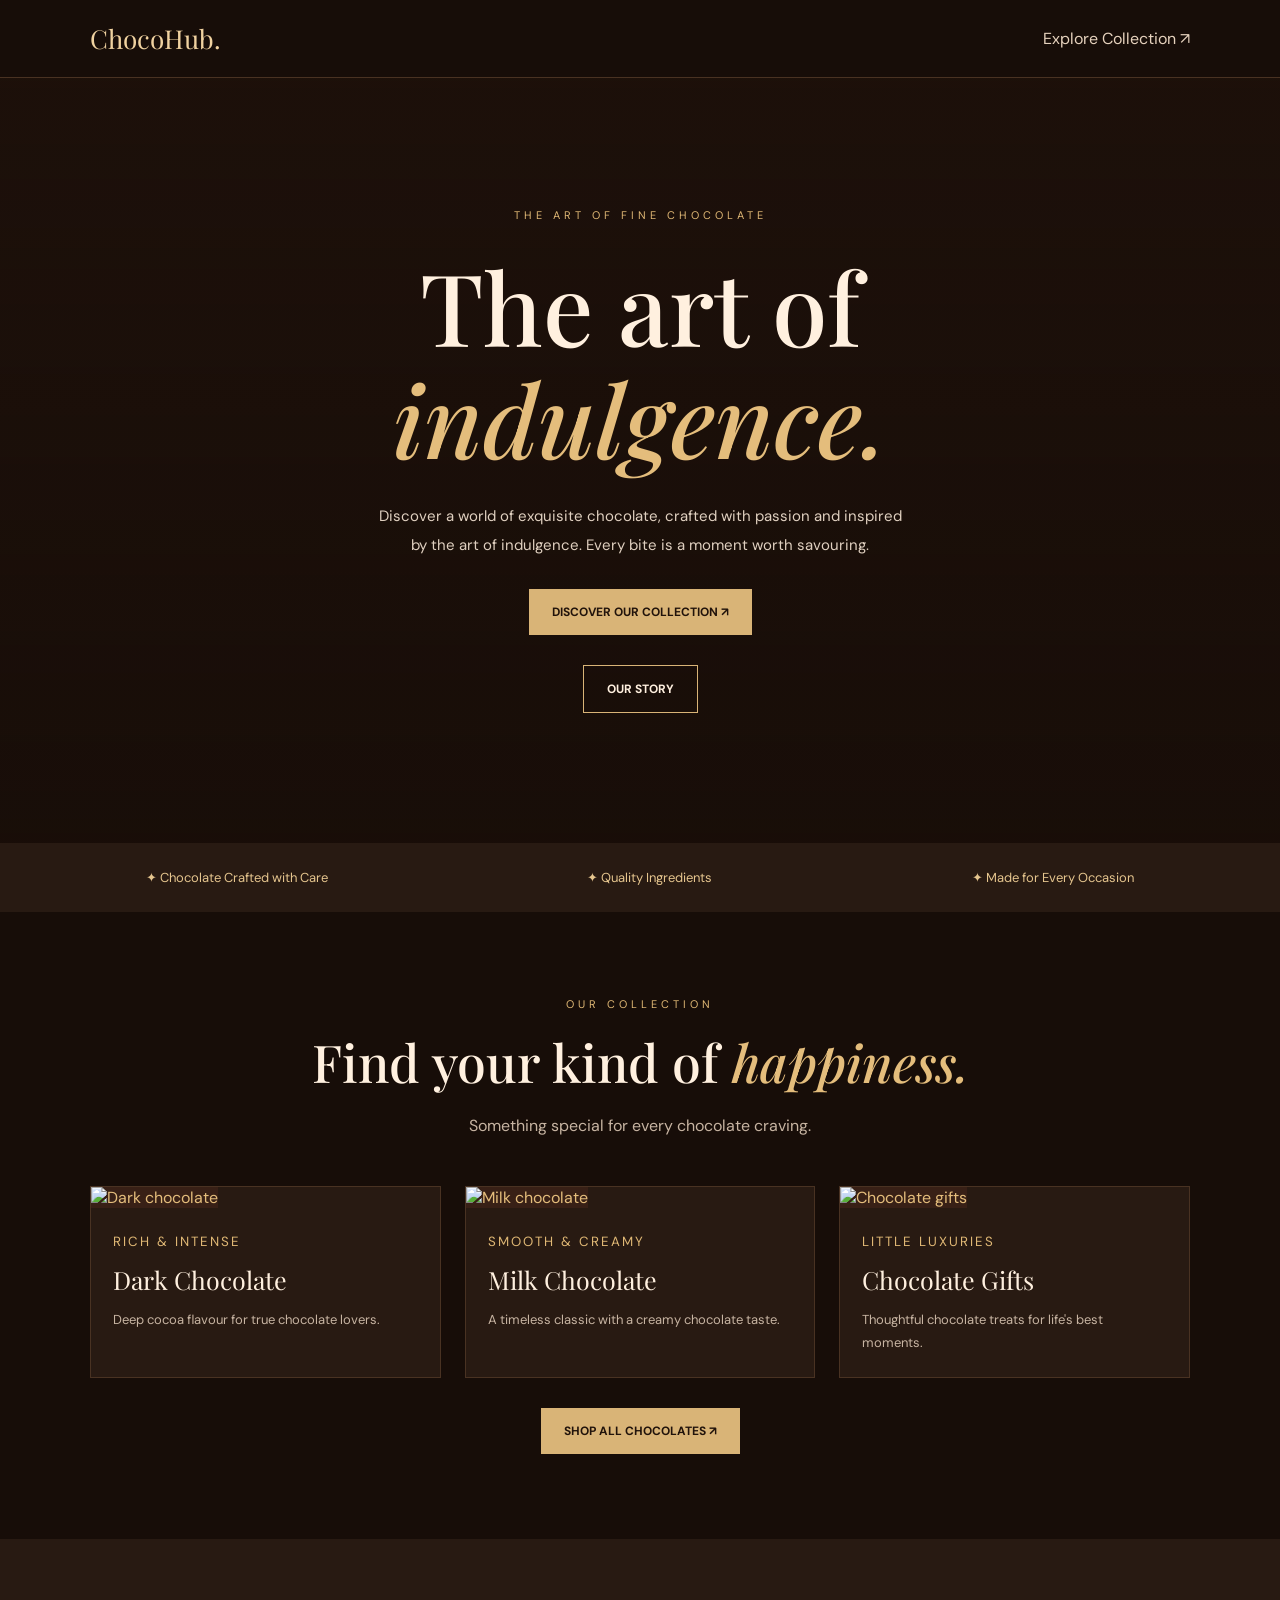
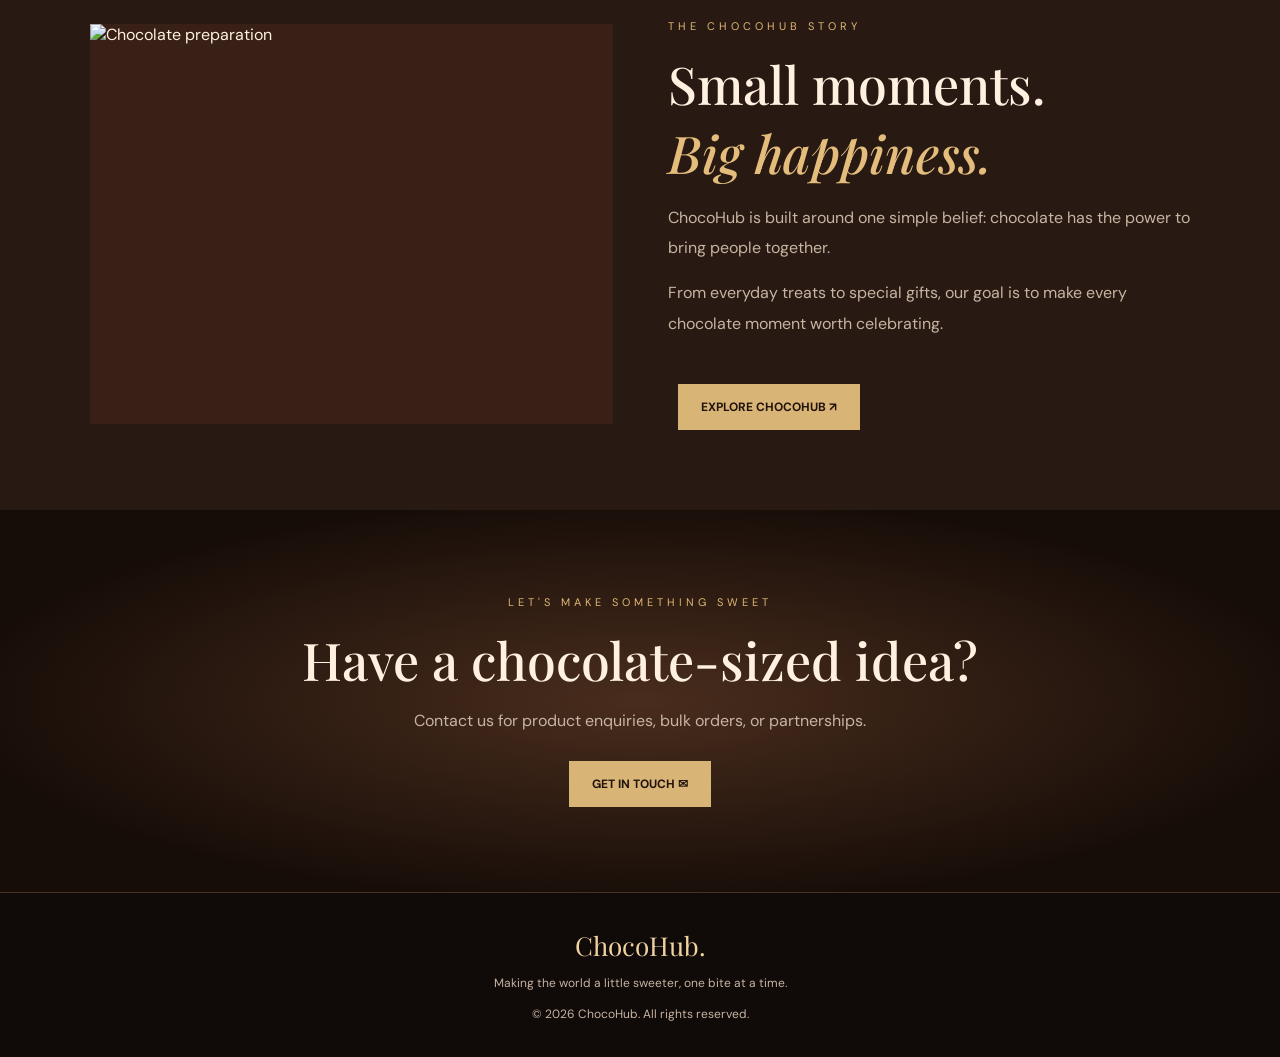
==== index.html @ d2ad532e "added home and products page" ====
<!DOCTYPE html>
<html lang="en">
<head>
<meta charset="UTF-8">
<meta name="viewport" content="width=device-width, initial-scale=1.0">
<title>ChocoHub | Luxury Chocolate</title>

<link href="https://fonts.googleapis.com/css2?family=Playfair+Display:ital,wght@0,500;0,700;1,500&family=DM+Sans:wght@400;500;700&display=swap" rel="stylesheet">

<style>
*{box-sizing:border-box;margin:0;padding:0}
html{scroll-behavior:smooth}
body{background:#170d08;color:#fff0df;font-family:'DM Sans',sans-serif}
a{text-decoration:none;color:inherit}

nav{
height:78px;padding:0 7%;
display:flex;align-items:center;
justify-content:space-between;
background:#170d08;border-bottom:1px solid #493222
}

.logo{font-family:'Playfair Display',serif;font-size:26px;color:#f0d2a0}
nav a{color:#e6d2bd}

.hero{
min-height:85vh;display:flex;flex-direction:column;
justify-content:center;align-items:center;
text-align:center;padding:65px 20px;
position:relative;overflow:hidden;background:#21130c
}

.hero:before{
content:"";position:absolute;inset:0;
background:linear-gradient(#170d086b,#170d08d9),
url('https://images.unsplash.com/photo-1548907040-4d42bfc2f0c9?auto=format&fit=crop&w=1800&q=85') center/cover;
animation:zoom 16s ease-out both;z-index:0
}

.hero>*{position:relative;z-index:1}

@keyframes zoom{
from{transform:scale(1.12)}
to{transform:scale(1)}
}

.eyebrow{color:#e0b875;letter-spacing:4px;font-size:11px}

h1{
font:500 clamp(48px,8vw,100px)/1.12 'Playfair Display',serif;
margin:28px 0
}

h1 em{display:block;color:#e4bd7c}

.hero p{
max-width:530px;color:#e0d0c0;
line-height:1.9;font-size:15px
}

.btn{
display:inline-block;margin:30px 10px 0;
padding:15px 23px;background:#d9b477;
color:#21130b;font-size:12px;font-weight:bold;
transition:.3s
}

.btn:hover{background:#fff0cf;transform:translateY(-3px)}

.btn-outline{
background:transparent;color:#fff0df;
border:1px solid #d9b477
}

.features{
display:flex;justify-content:space-around;
gap:20px;flex-wrap:wrap;padding:26px;
background:#281a12;color:#e5c58e;font-size:13px
}

section.collection{padding:85px 7%;text-align:center}

h2{
font:500 clamp(32px,5vw,52px) 'Playfair Display',serif;
margin:16px 0
}

h2 span{color:#e4bd7c;font-style:italic}

.intro{color:#c7b4a2;line-height:1.8}

.grid{
display:grid;grid-template-columns:repeat(3,minmax(0,1fr));
gap:24px;margin-top:45px;text-align:left
}

.card{
background:#281a12;border:1px solid #493222;
transition:.3s;overflow:hidden
}

.card:hover{transform:translateY(-7px);border-color:#d9b477}

.card img{
width:100%;height:260px;object-fit:cover;
background:#382016;color:#e4bd7c
}

.card div{padding:22px}
.card small{color:#e0b875;letter-spacing:2px}
.card h3{font:25px 'Playfair Display',serif;margin:12px 0}
.card p{font-size:13px;color:#c7b4a2;line-height:1.8}

.card-link{display:block}
.card-link:hover h3{color:#e4bd7c}

.about{
display:grid;grid-template-columns:1fr 1fr;
align-items:center;gap:55px;padding:80px 7%;
background:#281a12
}

.about img{
width:100%;height:400px;object-fit:cover;
background:#382016
}

.about p{color:#c7b4a2;line-height:1.9;margin:15px 0}

.contact{
text-align:center;padding:85px 20px;
background:radial-gradient(ellipse,#492d1d,#170d08 75%)
}

.contact p{color:#c7b4a2;margin-top:15px}

footer{
text-align:center;padding:35px 15px;
background:#100a08;color:#c7b4a2;
font-size:12px;border-top:1px solid #493222
}

footer .logo{display:block;margin-bottom:12px}

@media(max-width:700px){
nav{padding:0 5%;height:68px}
nav .navlink{font-size:12px}
.grid{grid-template-columns:1fr;max-width:420px;margin:35px auto}
.about{grid-template-columns:1fr;padding:55px 6%}
.about img{height:280px}
.hero{min-height:78vh}
.features{flex-direction:column;padding:25px 7%}
section.collection{padding:65px 6%}
}
</style>
</head>

<body>

<nav>
<a class="logo" href="index.html">ChocoHub<span>.</span></a>
<a class="navlink" href="products.html">Explore Collection ↗</a>
</nav>

<main>

<section class="hero" id="home">
<div class="eyebrow">THE ART OF FINE CHOCOLATE</div>

<h1>The art of <em>indulgence.</em></h1>

<p>
Discover a world of exquisite chocolate, crafted with passion
and inspired by the art of indulgence. Every bite is a moment
worth savouring.
</p>

<a class="btn" href="products.html">DISCOVER OUR COLLECTION ↗</a>
<a class="btn btn-outline" href="#about">OUR STORY</a>
</section>

<section class="features">
<div>✦ Chocolate Crafted with Care</div>
<div>✦ Quality Ingredients</div>
<div>✦ Made for Every Occasion</div>
</section>

<section class="collection" id="collection">

<div class="eyebrow">OUR COLLECTION</div>

<h2>Find your kind of <span>happiness.</span></h2>

<p class="intro">Something special for every chocolate craving.</p>

<div class="grid">

<a class="card card-link" href="products.html">
<img src="https://images.unsplash.com/photo-1606313564200-e75d5e30476c?auto=format&fit=crop&w=700&q=80" alt="Dark chocolate">
<div>
<small>RICH & INTENSE</small>
<h3>Dark Chocolate</h3>
<p>Deep cocoa flavour for true chocolate lovers.</p>
</div>
</a>

<a class="card card-link" href="products.html">
<img src="https://images.unsplash.com/photo-1481391319762-47dff72954d9?auto=format&fit=crop&w=700&q=80" alt="Milk chocolate">
<div>
<small>SMOOTH & CREAMY</small>
<h3>Milk Chocolate</h3>
<p>A timeless classic with a creamy chocolate taste.</p>
</div>
</a>

<a class="card card-link" href="products.html">
<img src="https://images.unsplash.com/photo-1549007994-cb92caebd54b?auto=format&fit=crop&w=700&q=80" alt="Chocolate gifts">
<div>
<small>LITTLE LUXURIES</small>
<h3>Chocolate Gifts</h3>
<p>Thoughtful chocolate treats for life's best moments.</p>
</div>
</a>

</div>

<a class="btn" href="products.html">SHOP ALL CHOCOLATES ↗</a>

</section>

<section class="about" id="about">

<img src="https://images.unsplash.com/photo-1575377427642-087cf684f29d?auto=format&fit=crop&w=1000&q=85" alt="Chocolate preparation">

<div>
<div class="eyebrow">THE CHOCOHUB STORY</div>

<h2>Small moments.<br><span>Big happiness.</span></h2>

<p>
ChocoHub is built around one simple belief:
chocolate has the power to bring people together.
</p>

<p>
From everyday treats to special gifts, our goal is
to make every chocolate moment worth celebrating.
</p>

<a class="btn" href="products.html">EXPLORE CHOCOHUB ↗</a>
</div>

</section>

<section class="contact" id="contact">

<div class="eyebrow">LET'S MAKE SOMETHING SWEET</div>

<h2>Have a chocolate-sized idea?</h2>

<p>Contact us for product enquiries, bulk orders, or partnerships.</p>

<a class="btn" href="mailto:hello@chocohub.com?subject=ChocoHub%20Enquiry">
GET IN TOUCH ✉
</a>

</section>

</main>

<footer>
<a class="logo" href="index.html">ChocoHub.</a>
<p>Making the world a little sweeter, one bite at a time.</p>
<p style="margin-top:15px">
© <span id="year"></span> ChocoHub. All rights reserved.
</p>
</footer>

<script>
document.getElementById('year').textContent = new Date().getFullYear();
</script>

</body>
</html>
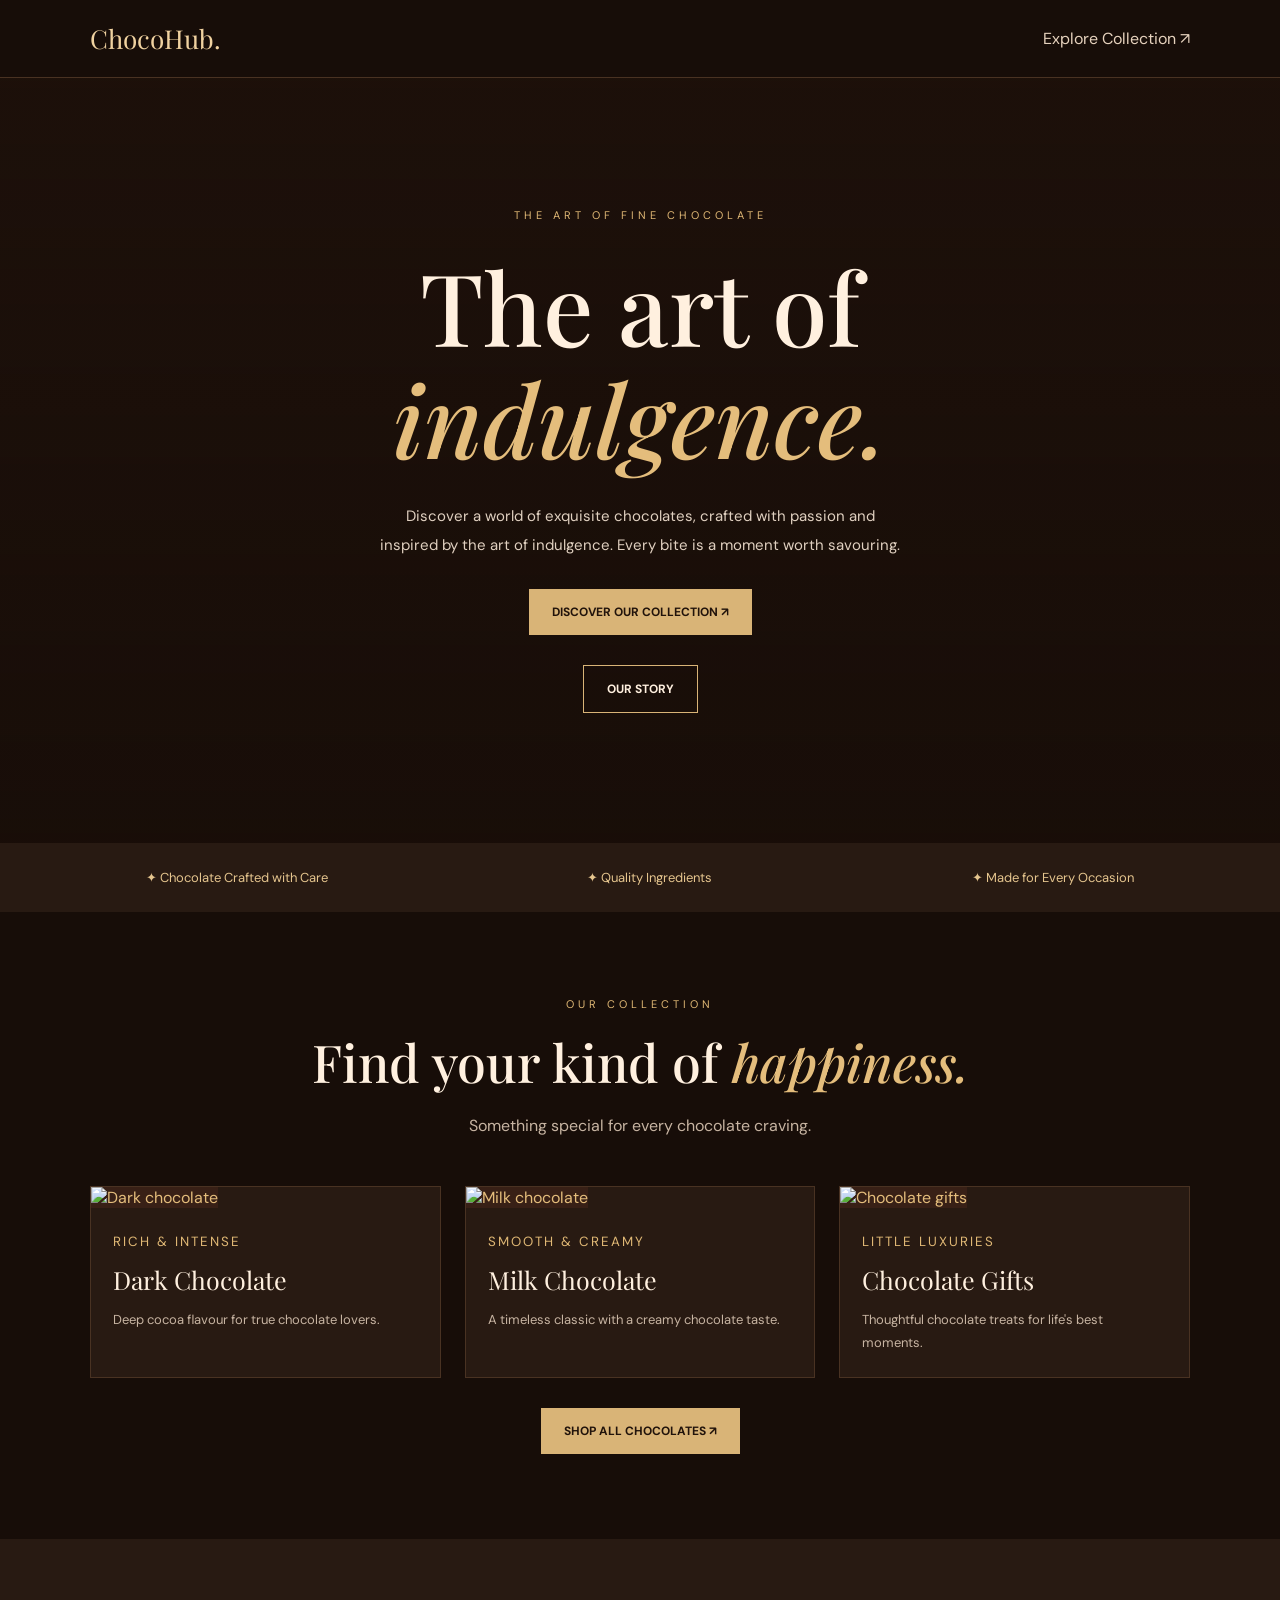
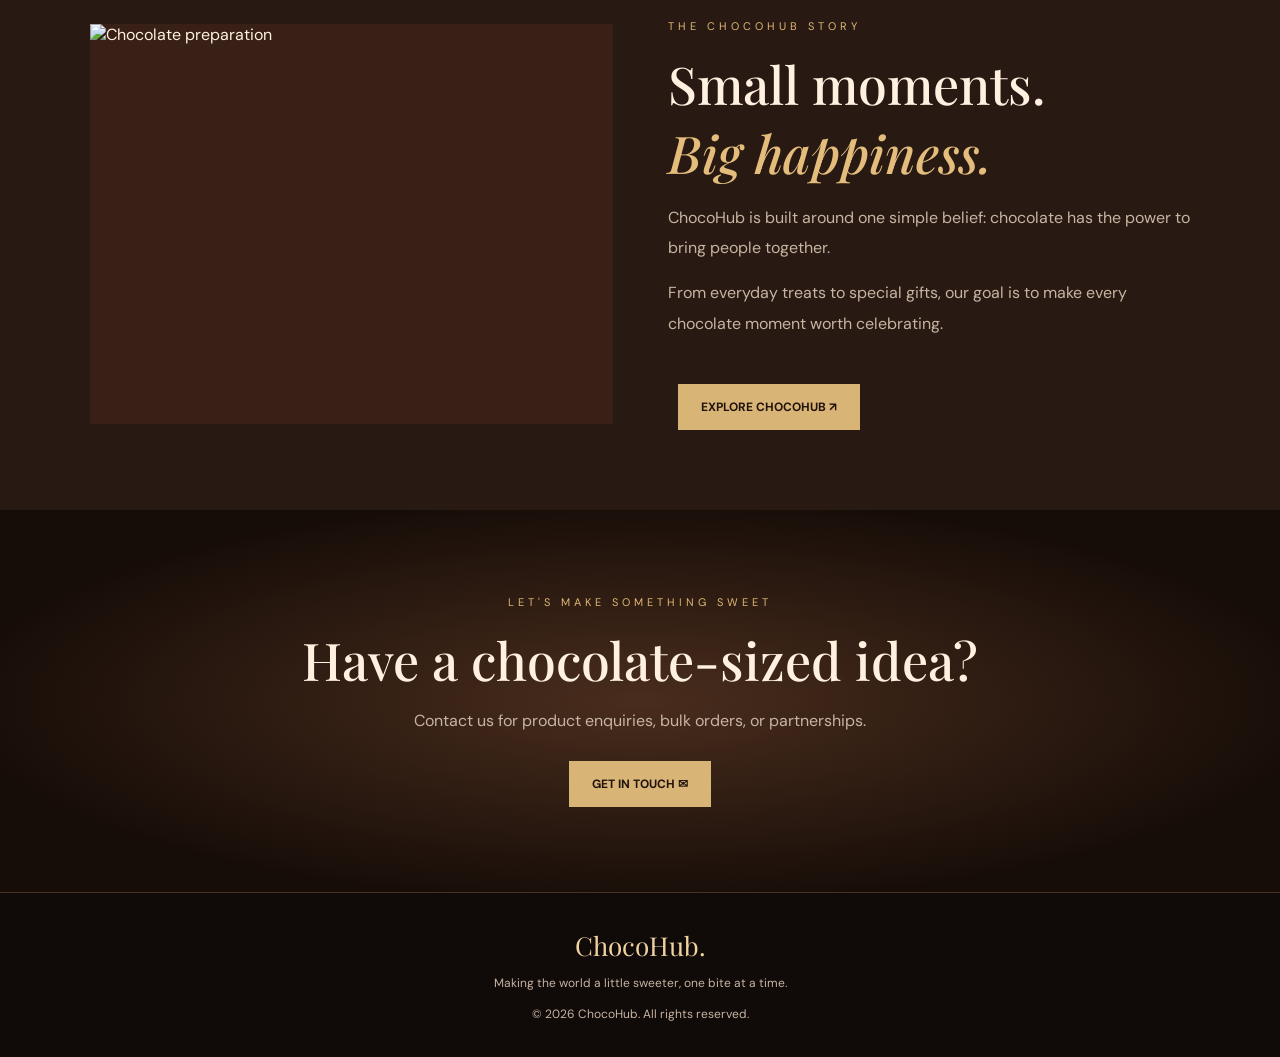
==== commit 63d80335: "changed paragraph in index" ====
--- a/index.html
+++ b/index.html
@@ -171,7 +171,7 @@
 <h1>The art of <em>indulgence.</em></h1>
 
 <p>
-Discover a world of exquisite chocolate, crafted with passion
+Discover a world of exquisite chocolates, crafted with passion
 and inspired by the art of indulgence. Every bite is a moment
 worth savouring.
 </p>
